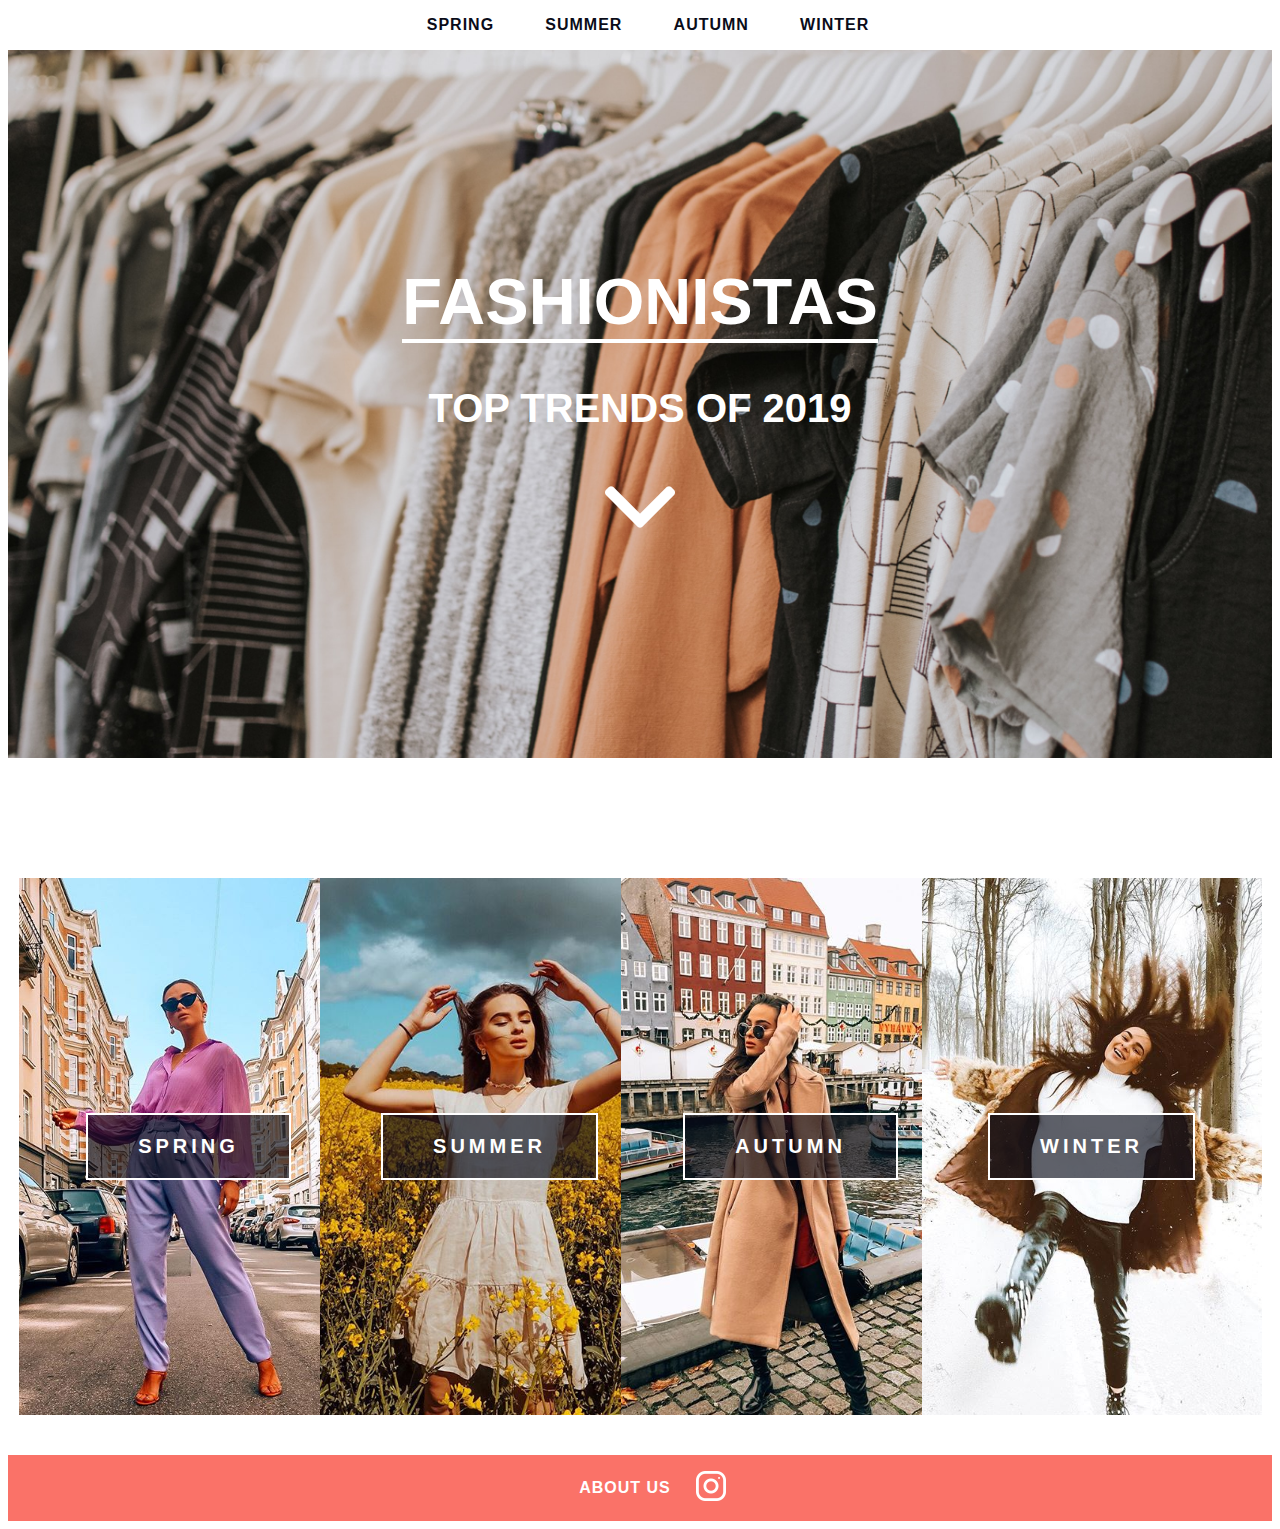
==== index.html @ b98247be "js changes" ====
<!DOCTYPE html>
<html lang="">

<head>
    <meta charset="utf-8">
    <meta name="viewport" content="width=device-width, initial-scale=1.0">
    <title>Fashionistas</title>
    <link rel="stylesheet" href="style.css">
    <link rel="icon" href="icons/fashionistas_logo_updated.svg">
</head>

<body>

    <button class="burger_menu"><img src="icons/menu-sm.png" alt="menu_icon"></button>

    <nav id="navbar" class="sticky">
        <ul>
            <a href="spring.html"><li>SPRING</li></a>
            <a href="summer.html"><li>SUMMER</li></a>
            <a href="autumn.html"><li>AUTUMN</li></a>
            <a href="winter.html"><li>WINTER</li></a>
        </ul>
    </nav>

    <img src="icons/fashionistas_logo.svg" class="logo" alt="logo">

    <div class="bg">
        <div class="welcome_text">
            <h1 class="welcome_text_heading">FASHIONISTAS</h1>
            <p class="welcome_text_subheading">TOP TRENDS OF 2019</p>
            <a href="#seasons">
                <button type="button" class="arrow_down_btn"><img src="icons/arrow_sm_1.png" alt="arrow">
                </button>
            </a>
        </div>
    </div>

    <button onclick="topFunction()" id="topBtn" title="Go to top"><img src="icons/arrow_sm%20%E2%80%93%20up.png" alt="top"></button>

    <main class="home_page" id="seasons">

        <div class="season_box_spring">
            <a href="spring.html"><button class="season_text">SPRING</button></a>
        </div>

        <div class="season_box_summer">
            <a href="summer.html"><button class="season_text">SUMMER</button></a>
        </div>

        <div class="season_box_autumn">
            <a href="autumn.html"><button class="season_text">AUTUMN</button></a>
        </div>

        <div class="season_box_winter">
            <a href="winter.html"><button class="season_text">WINTER</button></a>
        </div>

    </main>

    <div class="full-width">
        <footer>
            <ul>
                <a href="about.html"><li class="menu_other">ABOUT US</li></a>
                <a href="https://www.instagram.com/gretaurb/" target="_blank"><img src="icons/instagram-sm.png" alt="instagram"></a>
            </ul>
        </footer>
    </div>
    <script src="script.js"></script>

</body></html>
---- style.css ----
:root {
    --coral: #FA7268;
    --white: #ffffff;
    --black: #0a0c19;
    --transparent-black: #0a0c19A5;

    --primary-font: "Arial", sans-serif;
}

html{
   scroll-behavior: smooth;
}
body{
    font-family: var(--primary-font);
}
.full-width {
    background: var(--coral);
    color: white;
    width: 100%;
}

.logo{
    position: absolute;
    top: 5px;
    left: 30px;
    display: none;
}
#topBtn{
    position: fixed;
    bottom: 20px;
    right: 30px;
    width: 50px;
    height: 50px;
    -webkit-box-shadow: 0px 4px 10px -2px rgba(0,0,0,0.75);
    -moz-box-shadow: 0px 4px 10px -2px rgba(0,0,0,0.75);
    box-shadow: 0px 4px 10px -2px rgba(0,0,0,0.75);
    z-index: 99;

    border: none;
    border-radius: 50%;
    outline: none;
    background-color: var(--white);
    cursor: pointer;
    font-size: 18px;
    margin: 30px 0px;
    display: none;
}

.burger_menu{
    display: none;
}
nav {
    width: 100%;
    height: 50px;
    display: flex;
    align-items: center;
    background-color: white;
    z-index: 10;
    margin-bottom: 20px;
}
.sticky {
    position: fixed;
    top: 0;
    width: 100%;
}
nav ul, footer ul {
    display: flex;
    margin-left: auto;
    margin-right: auto;
    padding: 0;
}
nav li, footer li {
    list-style: none;
    margin: 0 2vw;
    cursor: pointer;
    letter-spacing: 1px;
    font-weight: bold;
    transition: .2s;
}
nav li:hover{
    color: var(--coral);
    /*border-bottom: 1px solid var(--coral);*/
}

nav a{
   color: var(--black);
    text-decoration: none;
}
.menu_selected{
    color: var(--coral);
}
.home_icon{
    margin-left: 20px;
    margin-top: 10px;
}
.shoppingcart_icon{
    margin-right: 20px;
    margin-top: 10px;
}

.bg {
    background-image: url(images/lauren-fleischmann-R2aodqJn3b8-unsplash.jpg);
    height: 750px;

    /* Center and scale the image nicely */
    background-position: center;
    background-repeat: no-repeat;
    background-size: cover;

    display: flex;
    align-items: center;
}
.welcome_text {
    margin-left: auto;
    margin-right: auto;
    text-align: center;
}
.welcome_text_heading{
    color: var(--white);
    font-size: 65px;
    border-bottom: 4px solid var(--white);
}
.welcome_text_subheading, .about_text_subheading{
    color: var(--white);
    text-align: center;
    font-size: 40px;
    font-weight: bolder;
}
.about_text_subheading{
    word-spacing: 10vw;
}
.arrow_down_btn{
    border: none;
    background-color: transparent;
    filter: invert(100%);
    cursor: pointer;
    outline: none;
    display: block;
    margin: 0 auto;
}

.home_page{
    max-width: 100%;
    justify-items: center;
    display: grid;
    grid-template-columns: repeat(auto-fit, minmax(300px, 1fr));
    padding: 30px;
}
main a{
    margin-left: auto;
    margin-right: auto;
}
.season_box_spring, .season_box_summer, .season_box_autumn, .season_box_winter{
    width: 340px;
    height: 537px;
    margin-top: 10vh;
    display: flex;
    align-items: center;
}
.season_box_spring{
    background-image: url(images/spring.PNG);
}
.season_box_summer{
    background-image: url(images/summer.PNG);
}
.season_box_autumn{
    background-image: url(images/autumn.PNG);
}
.season_box_winter{
    background-image: url(images/winter.PNG);
}
.season_text{
    text-align: center;
    color: var(--white);
    font-weight: bold;
    letter-spacing: 4px;
    font-size: 20px;
    padding: 20px 50px;
    border: 2px solid var(--white);
    background-color: var(--transparent-black);
    cursor: pointer;
    transition: 1s;
}
.season_text:hover{
    background-color: var(--black);
}

.about_us_text{
    text-align: center;
    font-size: 25px;
    padding: 20px;
}

.sold_out_text{
    text-align: center;
    font-weight: 900;
    font-size: 40px;
    display: none;
    margin: 0;
    color: var(--coral);
    border-bottom: 2px solid var(--coral);
    /*text-shadow: 2px 2px 2px var(--white);*/
    /*transform: rotate(-20deg);*/
}
.sold_out{
    filter: grayscale(100%);
}

footer{
    margin-top: 10px;
    display: flex;
    align-items: center;
}
footer a{
    text-decoration: none;
    color: var(--white);
    align-self: center;
}
footer img{
    filter: invert(100%);
    cursor: pointer;
}

.menu_selected_footer{
    color: var(--white);
    border-bottom: 3px solid var(--white);
    align-self: center;
}

/*--------------------TEMPLATE--------------------*/
.season_main{
    margin-left: auto;
    margin-right: auto;
    max-width: 70%;
    margin-top: 50px;

}

section{
    display: grid;
    grid-template-columns: repeat(auto-fit, minmax(250px, 1fr));
    column-gap: 2rem;
    margin-top: 20px;
}

.layout{
    width: 250px;
    display: flex;
    flex-direction: column;
    text-align: center;
    background-color: var(--white);
    margin-bottom: 70px;
    justify-self: center;

}

h2{
    text-transform: uppercase;
    grid-column: 1 / -1;
    width: 100%;
    padding: 10px;
    border-bottom: 3px solid var(--black);
    /*background-color: var(--black);*/
    color: var(--black);
}
.image{
    max-width: 250px;
    max-height: 300px;
}
.discount{
    border-radius: 50%;
    width: 50px;
    height: 50px;
    background-color: var(--coral);
    font-size: 20px;
    color: var(--white);
    margin: 5px;
    display: none;

    position: absolute;
    text-align: center;
    vertical-align: middle;
    line-height: 50px;
    font-weight: bold;
}
.read_more_btn{
    background-color: var(--transparent-black);
    outline: none;
    border: none;
    color: white;
    letter-spacing: 3px;
    cursor: pointer;
    position: relative;
    bottom: 30px;
    height: 30px;
    font-weight: bold;
    transition: .5s ease;

}
.read_more_btn:hover{
    background-color: var(--black);
}
.buy_me_btn, .empty_basket_btn{
    text-align: center;
    padding: 5px;
    letter-spacing: 3px;
    cursor: pointer;
    font-weight: bold;
    border: none;
    outline: none;
    font-size: 16px;
    transition: .5s ease;

    background-color: var(--white);
    color: var(--coral);
    border: 2px solid var(--coral);
}

.buy_me_btn:hover, .empty_basket_btn:hover{
    border: 2px solid var(--white);
    background-color: var(--coral);
    color: white;
}
.buy_me_btn:active{
    color: var(--black);
    border: 2px solid var(--black);
}

/*--------------------BASKET--------------------*/
.basket_template{
    display: flex;
    flex-direction: column;
}
.basket_layout{
    display: flex;
    flex-direction: row;
    border: 3px solid var(--black);
    padding: 10px;
    margin-top: 30px;
    margin-bottom: 20px;
}
.basket_heading{
    margin-top: 50px;
    text-align: center;
}
#basket_img{
    max-width: 110px;
    height: 150px;
}
.basket_item_title, .basket_item_price{
    margin-left: auto;
    margin-right: auto;
    align-self: center;
    font-size: 20px;
}

.empty_basket_btn{
    margin:auto;
    display:block;
    height: 50px;
}

@media only screen and (max-width: 850px) {
    .burger_menu{
        position: fixed;
        top: 2vh;
        left: 83vw;
        display: block;
        cursor: pointer;
        width: 50px;
        height: 50px;
        z-index: 10;
        border: none;
        border-radius: 50%;
        outline: none;
        background-color: var(--white);
    }
    nav {
        display: none;
        height: auto;
        flex-direction: column;
        z-index: 1;
    }
    nav ul, footer ul {
        display: flex;
        font-size: 14px;
    }
    nav ul {
        flex-direction: column;
        padding: 5px;
        text-align: center;
        margin: 0;
    }
    nav li{
        padding: 5px;
    }
    .home_icon{
        margin-left: 0;

    }
    .shoppingcart_icon{
        position: absolute;
        left: 10%;
        top: 1%;

    }

    .welcome_text_heading{
        font-size: 6vw;
    }
    .welcome_text_subheading{
        font-size: 5vw;
    }

    .basket_layout{
        display: grid;
        grid-template-columns: 1fr;
        text-align: center;
    }
    #basket_img{
        grid-row: 1;
        justify-self: center;
    }
    .basket_item_title{
        grid-row: 2;
    }
    .basket_item_price{
        grid-row: 3;
    }

}
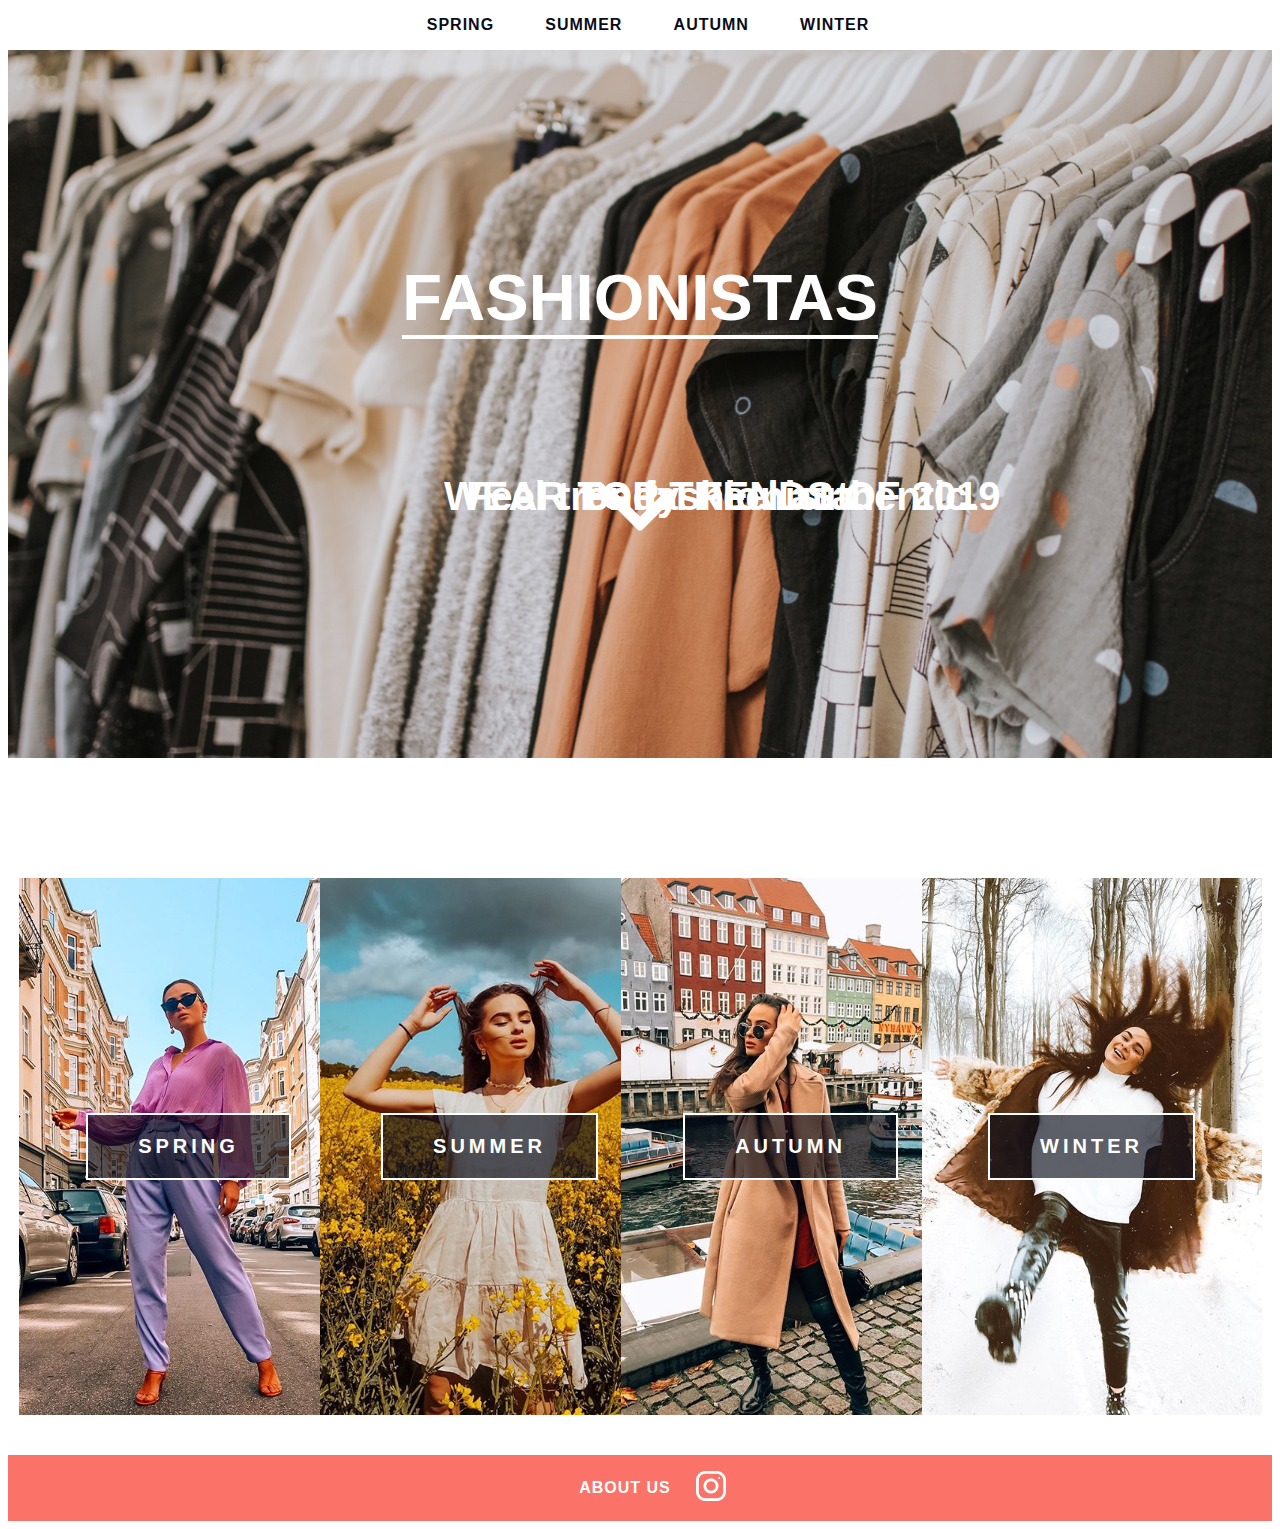
==== commit 86921acf: "added homepage text animation" ====
--- a/index.html
+++ b/index.html
@@ -27,7 +27,9 @@
     <div class="bg">
         <div class="welcome_text">
             <h1 class="welcome_text_heading">FASHIONISTAS</h1>
-            <p class="welcome_text_subheading">TOP TRENDS OF 2019</p>
+            <p class="welcome_text_subheading1">Feel trendy. Feel authentic.</p>
+            <p class="welcome_text_subheading2">Be fashionista.</p>
+            <p class="welcome_text_subheading3">WEAR TOP TRENDS OF 2019</p>
             <a href="#seasons">
                 <button type="button" class="arrow_down_btn"><img src="icons/arrow_sm_1.png" alt="arrow">
                 </button>
--- a/style.css
+++ b/style.css
@@ -110,17 +110,20 @@
     display: flex;
     align-items: center;
 }
+
 .welcome_text {
     margin-left: auto;
     margin-right: auto;
     text-align: center;
 }
+
+
 .welcome_text_heading{
     color: var(--white);
     font-size: 65px;
     border-bottom: 4px solid var(--white);
 }
-.welcome_text_subheading, .about_text_subheading{
+.welcome_text_subheading1, .welcome_text_subheading2, .welcome_text_subheading3, .about_text_subheading{
     color: var(--white);
     text-align: center;
     font-size: 40px;
@@ -129,6 +132,42 @@
 .about_text_subheading{
     word-spacing: 10vw;
 }
+
+.welcome_text_subheading1, .welcome_text_subheading2, .welcome_text_subheading3{
+    display: block;
+    position: absolute;
+    width: 50%;
+    margin-top: 0;
+
+    animation-duration: 10s;
+	animation-timing-function: ease-in-out;
+	animation-iteration-count: infinite;
+}
+.welcome_text_subheading1{
+	animation-name: anim-1;
+}
+.welcome_text_subheading2{
+	animation-name: anim-2;
+}
+.welcome_text_subheading3{
+	animation-name: anim-3;
+}
+@keyframes anim-1 {
+    0%, 8.3% { left: -70%; opacity: 0; }
+    8.3%, 25% { left: 25%; opacity: 1; }
+    33.33%, 100% { left: 50%; opacity: 0; }
+}
+@keyframes anim-2 {
+	0%, 33.33% { left: -100%; opacity: 0; }
+    41.63%, 58.29% { left: 25%; opacity: 1; }
+    66.66%, 100% { left: 50%; opacity: 0; }
+}
+@keyframes anim-3 {
+	0%, 66.66% { left: -100%; opacity: 0; }
+    74.96%, 91.62% { left: 25%; opacity: 1; }
+    100% { left: 50%; opacity: 0; }
+}
+
 .arrow_down_btn{
     border: none;
     background-color: transparent;
@@ -137,6 +176,7 @@
     outline: none;
     display: block;
     margin: 0 auto;
+    margin-top: 15vh;
 }
 
 .home_page{
@@ -408,9 +448,9 @@
     .welcome_text_heading{
         font-size: 6vw;
     }
-    .welcome_text_subheading{
-        font-size: 5vw;
-    }
+    .welcome_text_subheading1, .welcome_text_subheading2, .welcome_text_subheading2{
+    font-size: 5vw;
+}
 
     .basket_layout{
         display: grid;
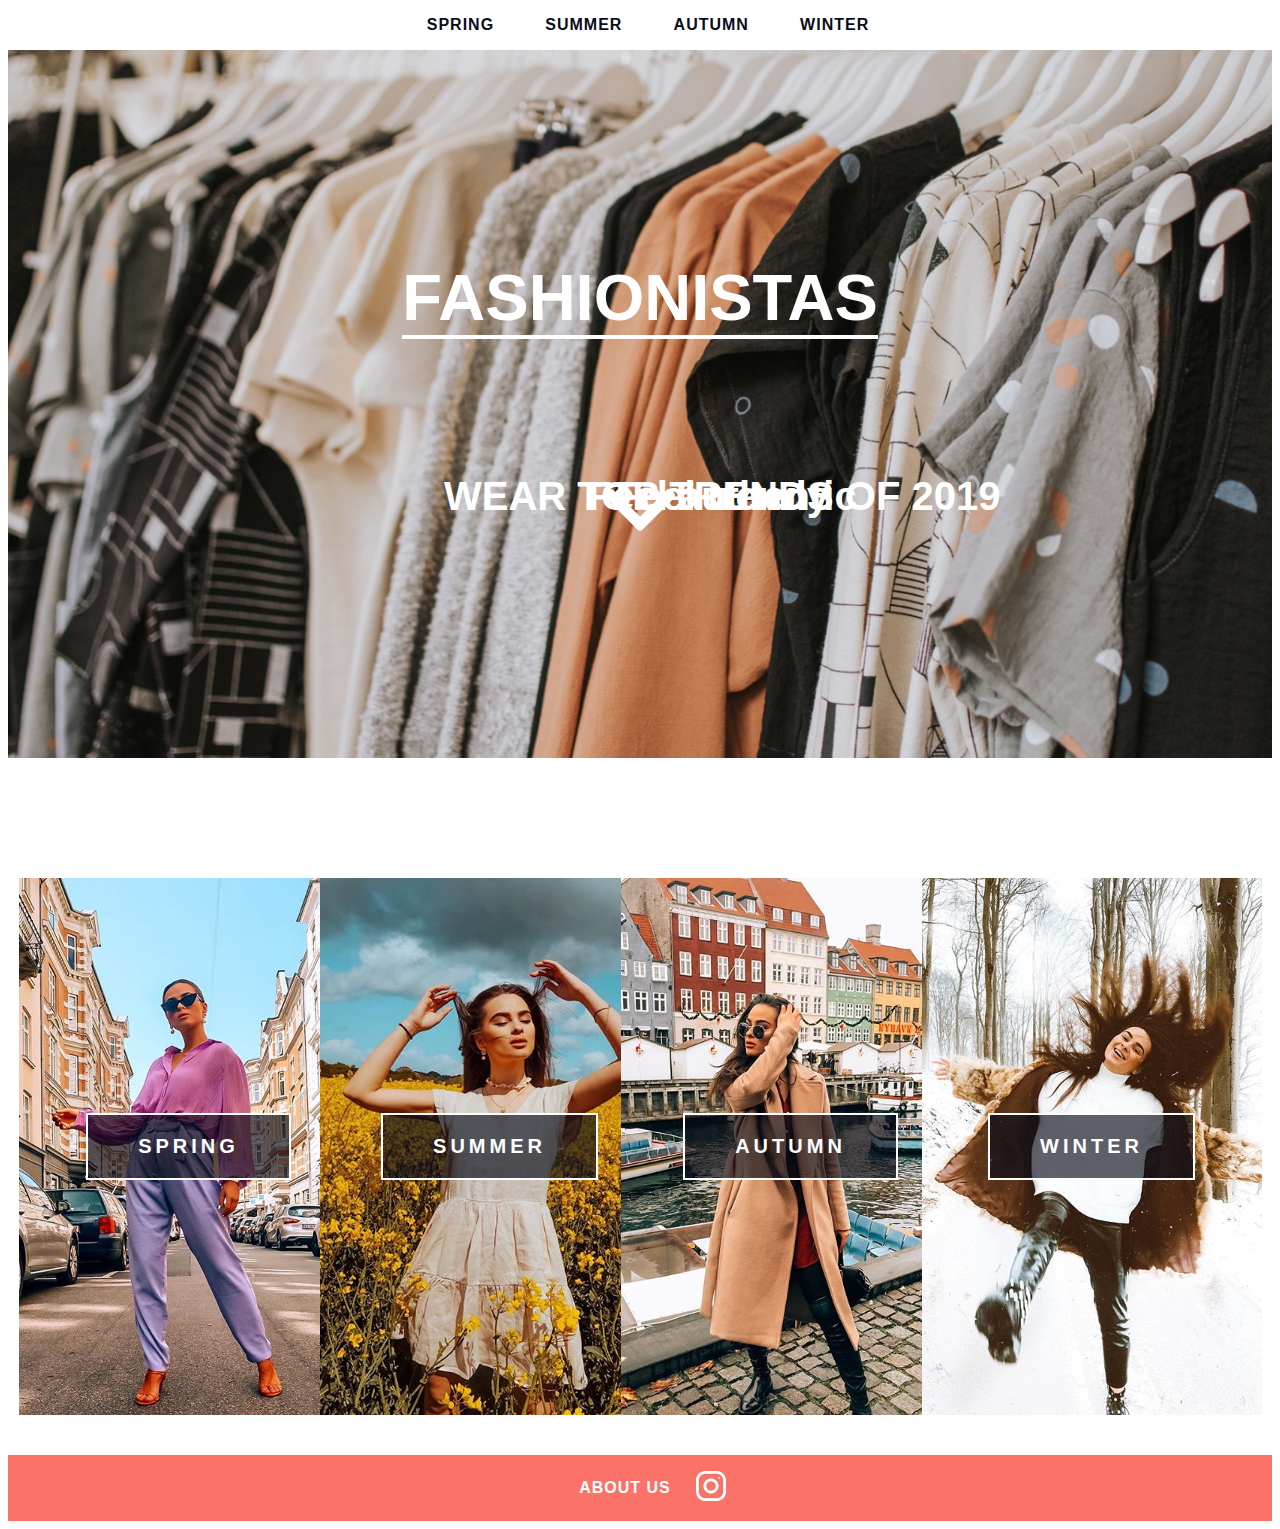
==== commit 8a74be3c: "change of text" ====
--- a/index.html
+++ b/index.html
@@ -27,8 +27,8 @@
     <div class="bg">
         <div class="welcome_text">
             <h1 class="welcome_text_heading">FASHIONISTAS</h1>
-            <p class="welcome_text_subheading1">Feel trendy. Feel authentic.</p>
-            <p class="welcome_text_subheading2">Be fashionista.</p>
+            <p class="welcome_text_subheading1">Feel trendy </p>
+            <p class="welcome_text_subheading2">Feel authentic</p>
             <p class="welcome_text_subheading3">WEAR TOP TRENDS OF 2019</p>
             <a href="#seasons">
                 <button type="button" class="arrow_down_btn"><img src="icons/arrow_sm_1.png" alt="arrow">
--- a/style.css
+++ b/style.css
@@ -117,7 +117,6 @@
     text-align: center;
 }
 
-
 .welcome_text_heading{
     color: var(--white);
     font-size: 65px;
@@ -231,21 +230,6 @@
     padding: 20px;
 }
 
-.sold_out_text{
-    text-align: center;
-    font-weight: 900;
-    font-size: 40px;
-    display: none;
-    margin: 0;
-    color: var(--coral);
-    border-bottom: 2px solid var(--coral);
-    /*text-shadow: 2px 2px 2px var(--white);*/
-    /*transform: rotate(-20deg);*/
-}
-.sold_out{
-    filter: grayscale(100%);
-}
-
 footer{
     margin-top: 10px;
     display: flex;
@@ -298,7 +282,6 @@
     text-transform: uppercase;
     grid-column: 1 / -1;
     width: 100%;
-    padding: 10px;
     border-bottom: 3px solid var(--black);
     /*background-color: var(--black);*/
     color: var(--black);
@@ -364,6 +347,21 @@
 .buy_me_btn:active{
     color: var(--black);
     border: 2px solid var(--black);
+}
+
+.sold_out_text{
+    letter-spacing: 3px;
+    font-size: 20px;
+    text-align: center;
+    font-weight: 900;
+    background-color: transparent;
+    outline: none;
+    border: none;
+    margin: 0;
+    color: var(--black);
+}
+.sold_out{
+    filter: grayscale(100%);
 }
 
 /*--------------------BASKET--------------------*/
@@ -448,7 +446,7 @@
     .welcome_text_heading{
         font-size: 6vw;
     }
-    .welcome_text_subheading1, .welcome_text_subheading2, .welcome_text_subheading2{
+    .welcome_text_subheading1, .welcome_text_subheading2, .welcome_text_subheading3{
     font-size: 5vw;
 }
 
@@ -467,5 +465,4 @@
     .basket_item_price{
         grid-row: 3;
     }
-
-}
+}
